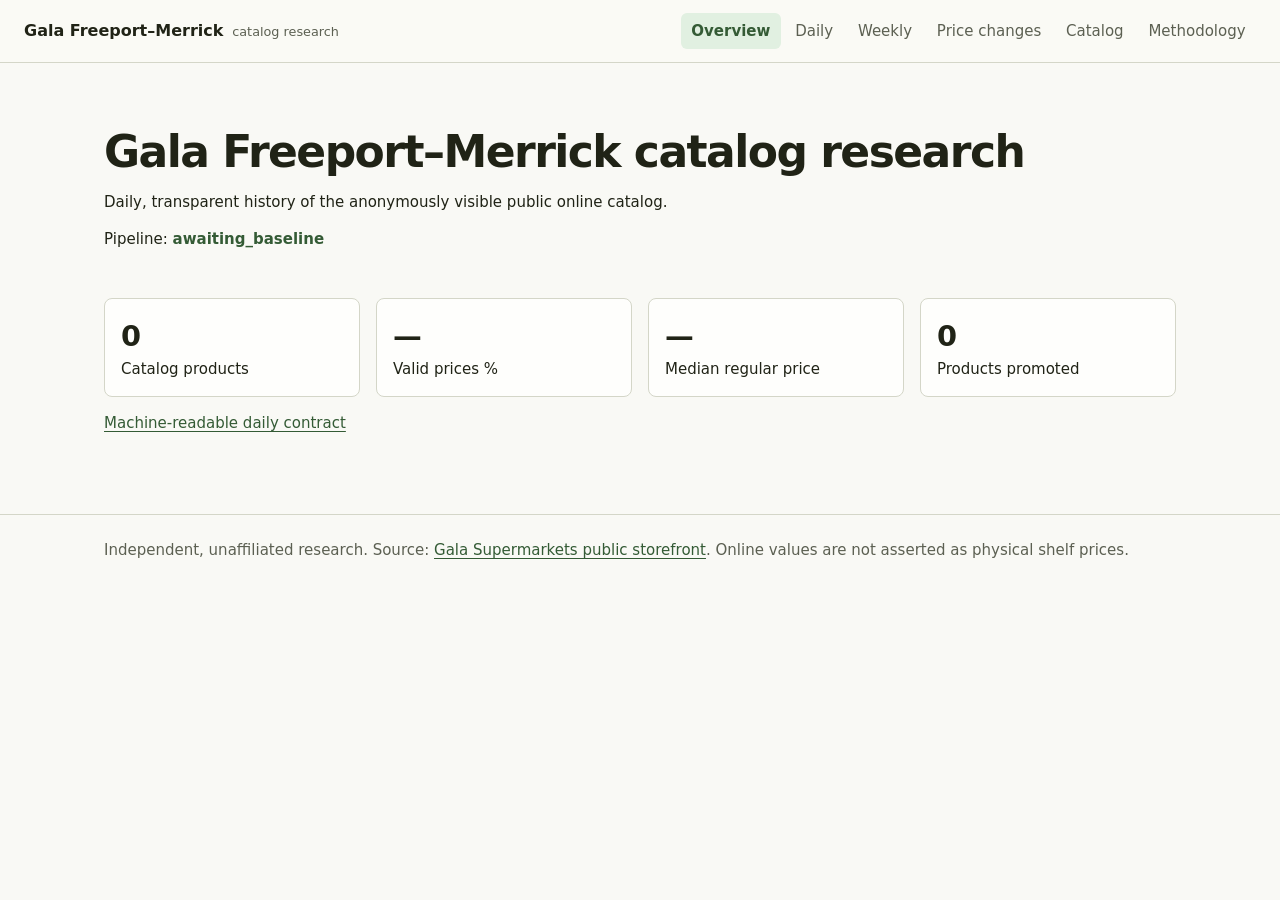
==== docs/index.html @ 2a1fd4ed "Build Gala Freeport catalog research" ====
<!doctype html><html lang="en"><head><meta charset="utf-8"><meta name="viewport" content="width=device-width,initial-scale=1"><meta name="theme-color" content="#f7f8f2"><title>Gala Freeport–Merrick Research</title><link rel="stylesheet" href="assets/site.css?v=research-1.1"><script src="assets/analytics.js?v=research-1.0" defer></script></head><body class=""><header class="site-header"><div class="site-header-inner"><a class="site-identity" href="index.html"><strong>Gala Freeport–Merrick</strong><span>catalog research</span></a><nav class="site-nav" aria-label="Research reports"><a href="index.html" aria-current="page">Overview</a><a href="daily-report.html">Daily</a><a href="weekly-report.html">Weekly</a><a href="price-changes.html">Price changes</a><a href="catalog.html">Catalog</a><a href="METHODOLOGY.html">Methodology</a></nav></div></header><main><section class="hero"><h1>Gala Freeport–Merrick catalog research</h1><p>Daily, transparent history of the anonymously visible public online catalog.</p><p>Pipeline: <span id="status" class="healthy">Loading…</span></p></section><section id="metrics" class="grid" aria-live="polite"></section><p><a id="raw" href="data/daily-summary.json">Machine-readable daily contract</a></p></main><footer class="site-footer"><p>Independent, unaffiliated research. Source: <a href="https://galasupermarkets.com/Freeport-Merrick">Gala Supermarkets public storefront</a>. Online values are not asserted as physical shelf prices.</p></footer><script>fetch('data/daily-summary.json').then(r=>r.json()).then(data=>{const source=data.latest;const labels={catalog_size:'Catalog products',valid_price_percentage:'Valid prices %',median_regular_price:'Median regular price',products_with_promotions:'Products promoted',latest_catalog_size:'Latest catalog',median_catalog_size:'Median catalog',median_valid_price_percentage:'Median valid prices %',price_increases:'Price increases',price_decreases:'Price decreases',additions:'Additions',returns:'Returns',missing_products:'Missing observations'};document.querySelector('#status').textContent=data.status;document.querySelector('#metrics').innerHTML=['catalog_size','valid_price_percentage','median_regular_price','products_with_promotions'].map(k=>`<section class="card"><div class="metric">${source[k]??'—'}</div><div>${labels[k]}</div></section>`).join('');document.querySelector('#raw').href='data/daily-summary.json';}).catch(e=>document.querySelector('#status').textContent='Report data unavailable');</script></body></html>
---- docs/assets/site.css ----
:root{color-scheme:light;--paper:oklch(98.2% .006 105);--surface:oklch(99.7% .003 105);--surface-tint:oklch(96.7% .012 112);--ink:oklch(25% .025 120);--muted:oklch(48% .022 120);--line:oklch(87% .018 112);--line-strong:oklch(73% .026 112);--accent:oklch(43% .075 145);--accent-soft:oklch(94% .025 145);--warning:oklch(48% .09 63);--warning-soft:oklch(95% .03 75);--increase:oklch(46% .09 52);--increase-soft:oklch(95% .025 62);--decrease:oklch(45% .08 245);--decrease-soft:oklch(95% .02 245);--focus:oklch(60% .15 245);--radius:8px;--shadow:0 12px 34px oklch(25% .02 120/.08)}
*{box-sizing:border-box}[hidden]{display:none!important}html{scroll-behavior:smooth}body{margin:0;background:var(--paper);color:var(--ink);font:15px/1.5 ui-sans-serif,system-ui,-apple-system,BlinkMacSystemFont,"Segoe UI",sans-serif}button,input,select{font:inherit;color:inherit}button,select{cursor:pointer}a{color:var(--accent);text-underline-offset:3px}a:hover{text-decoration-thickness:2px}a:focus-visible,button:focus-visible,input:focus-visible,select:focus-visible{outline:3px solid var(--focus);outline-offset:2px}
.site-header{border-bottom:1px solid var(--line);background:color-mix(in oklch,var(--paper) 94%,white);position:sticky;top:0;z-index:20}.site-header-inner{max-width:1440px;margin:auto;min-height:62px;padding:.65rem 1.5rem;display:flex;align-items:center;justify-content:space-between;gap:2rem}.site-identity{display:flex;align-items:baseline;gap:.55rem;text-decoration:none;color:var(--ink);white-space:nowrap}.site-identity strong{font-size:1rem}.site-identity span{color:var(--muted);font-size:.8rem}.site-nav{display:flex;gap:.25rem;flex-wrap:wrap}.site-nav a{padding:.45rem .65rem;border-radius:6px;color:var(--muted);text-decoration:none}.site-nav a:hover{background:var(--surface-tint);color:var(--ink)}.site-nav a[aria-current="page"]{background:var(--accent-soft);color:var(--accent);font-weight:650}
main{max-width:1120px;margin:auto;padding:2rem 1.5rem 4rem}.catalog-page main,.changes-page main{max-width:1500px;padding-top:1.5rem}.site-footer{border-top:1px solid var(--line);color:var(--muted)}.site-footer p{max-width:1120px;margin:auto;padding:1.5rem}.hero{padding:2rem 0}.hero h1,.catalog-heading h1,.change-heading h1{margin:.15rem 0;font-size:2.75rem;line-height:1.05;letter-spacing:-.035em}.grid{display:grid;grid-template-columns:repeat(auto-fit,minmax(210px,1fr));gap:1rem}.card{background:var(--surface);border:1px solid var(--line);border-radius:var(--radius);padding:1rem}.metric{font-size:1.8rem;font-weight:720;font-variant-numeric:tabular-nums}.muted,.quiet{color:var(--muted)}.healthy{color:var(--accent);font-weight:700}.gap{color:var(--warning)}table{width:100%;border-collapse:collapse;background:var(--surface)}th,td{text-align:left;padding:.65rem;border-bottom:1px solid var(--line);vertical-align:top}th{font-size:.74rem;letter-spacing:.04em;text-transform:uppercase;color:var(--muted)}
.catalog-heading{display:flex;align-items:end;justify-content:space-between;gap:2rem;padding:1rem 0 1.5rem}.eyebrow{margin:0;color:var(--accent);font-size:.75rem;font-weight:750;letter-spacing:.09em;text-transform:uppercase}.lede{max-width:660px;margin:.65rem 0 0;color:var(--muted);font-size:1rem}.catalog-scope{display:grid;grid-template-columns:repeat(3,minmax(105px,1fr));min-width:min(520px,48vw);margin:0;border-top:1px solid var(--line-strong);border-bottom:1px solid var(--line)}.catalog-scope div{padding:.85rem}.catalog-scope div+div{border-left:1px solid var(--line)}.catalog-scope dt{color:var(--muted);font-size:.72rem;text-transform:uppercase;letter-spacing:.05em}.catalog-scope dd{margin:.2rem 0 0;font-size:1.15rem;font-weight:680;font-variant-numeric:tabular-nums}
.catalog-controls{background:var(--surface-tint);border:1px solid var(--line);border-radius:var(--radius);padding:1rem 1.1rem}.controls-heading,.results-toolbar{display:flex;align-items:center;justify-content:space-between;gap:1rem}.controls-heading h2{margin:0;font-size:1rem}.controls-heading p{margin:.15rem 0 0;color:var(--muted);font-size:.82rem}.filter-grid{display:grid;grid-template-columns:minmax(250px,1.7fr) repeat(3,minmax(140px,1fr));gap:.8rem;margin-top:.9rem}.filter-grid>label,.toolbar-actions label{display:flex;flex-direction:column;gap:.3rem;color:var(--muted);font-size:.75rem;font-weight:650}.filter-grid input,.filter-grid select,.toolbar-actions select{width:100%;min-height:40px;border:1px solid var(--line-strong);border-radius:6px;background:var(--surface);padding:.48rem .6rem}.search-field{grid-column:span 2}.price-filter,.check-filters{border:0;padding:0;margin:0;grid-column:span 2}.filter-legend,.check-filters legend{display:block;margin-bottom:.3rem;color:var(--muted);font-size:.75rem;font-weight:650}.price-fields{display:flex;gap:.75rem}.price-filter label{display:flex;flex:1;flex-direction:column;gap:.3rem;color:var(--muted);font-size:.72rem}.check-filters{display:flex;gap:.75rem;align-items:center;flex-wrap:wrap}.check-filters legend{width:100%}.check-filters label{display:flex;align-items:center;gap:.45rem;background:var(--surface);border:1px solid var(--line);border-radius:6px;padding:.55rem .65rem;font-size:.78rem}.check-filters input{width:1rem;min-height:auto;margin:0}.text-button{border:0;background:transparent;color:var(--accent);padding:.4rem}.secondary-button{border:1px solid var(--line-strong);border-radius:6px;background:var(--surface);padding:.48rem .7rem}.secondary-button:hover{border-color:var(--accent);color:var(--accent)}.secondary-button:disabled{cursor:not-allowed;opacity:.45}.catalog-status{position:absolute;width:1px;height:1px;overflow:hidden;clip:rect(0,0,0,0)}
.catalog-workspace{display:grid;grid-template-columns:minmax(0,1fr) minmax(340px,410px);gap:1rem;align-items:start;margin-top:1rem}.results-pane,.detail-panel{background:var(--surface);border:1px solid var(--line);border-radius:var(--radius)}.results-toolbar{padding:.8rem 1rem;border-bottom:1px solid var(--line)}.results-toolbar p{margin:0;font-variant-numeric:tabular-nums;font-weight:650}.toolbar-actions{display:flex;align-items:end;gap:.55rem}.toolbar-actions label{min-width:112px}.table-scroll{overflow:auto}.catalog-table{table-layout:fixed}.catalog-table th:nth-child(1){width:42%}.catalog-table th:nth-child(2){width:18%}.catalog-table th:nth-child(3){width:18%}.catalog-table th:nth-child(4){width:22%}.catalog-table td{height:74px}.catalog-table tr.selected td{background:var(--accent-soft);box-shadow:inset 0 1px var(--accent),inset 0 -1px var(--accent)}.item-button{display:flex;flex-direction:column;gap:.15rem;width:100%;padding:0;border:0;background:transparent;text-align:left;color:var(--ink)}.item-button strong{font-size:.9rem}.item-button span,.date-note{display:block;color:var(--muted);font-size:.72rem}.price-value{font-weight:700;font-variant-numeric:tabular-nums}.tags{display:flex;gap:.3rem;flex-wrap:wrap}.tag{display:inline-block;border:1px solid var(--line-strong);border-radius:999px;padding:.15rem .42rem;font-size:.68rem;white-space:nowrap}.tag.promoted{border-color:color-mix(in oklch,var(--accent),white 55%);background:var(--accent-soft);color:var(--accent)}.tag.missing{border-color:color-mix(in oklch,var(--warning),white 55%);background:var(--warning-soft);color:var(--warning)}.pagination{display:flex;align-items:center;justify-content:center;gap:.8rem;padding:.8rem;border-top:1px solid var(--line)}.pagination span{min-width:110px;text-align:center;color:var(--muted);font-size:.8rem}.empty-state,.detail-placeholder,.error-state{display:flex;flex-direction:column;gap:.35rem;align-items:center;justify-content:center;text-align:center;padding:3rem;color:var(--muted)}
.detail-panel{position:sticky;top:78px;max-height:calc(100vh - 94px);overflow:auto;box-shadow:var(--shadow)}.detail-close{display:none}.detail-content{padding:1rem}.detail-header{display:grid;grid-template-columns:92px 1fr;gap:1rem;align-items:start}.detail-header img,.image-placeholder{width:92px;height:92px;object-fit:contain;border:1px solid var(--line);border-radius:6px;background:white}.image-placeholder{display:grid;place-items:center;color:var(--muted);font-size:.72rem}.detail-header h2{margin:.22rem 0;font-size:1.25rem;line-height:1.25}.detail-price{margin:.3rem 0 0;font-size:1.45rem;font-weight:760;font-variant-numeric:tabular-nums}.detail-state{margin:.2rem 0;color:var(--muted);font-size:.76rem}.detail-actions{display:flex;align-items:center;gap:.8rem;margin:1rem 0;padding-bottom:1rem;border-bottom:1px solid var(--line);font-size:.78rem}.evidence-list{margin:0}.evidence-list div{display:grid;grid-template-columns:135px 1fr;gap:.75rem;padding:.48rem 0;border-bottom:1px solid var(--line)}.evidence-list dt{color:var(--muted);font-size:.74rem}.evidence-list dd{margin:0;font-size:.78rem;overflow-wrap:anywhere}.evidence-list code{font-size:.7rem}.category-evidence,.history-evidence{margin-top:1.2rem}.category-evidence h3,.history-evidence h3{margin:0 0 .45rem;font-size:.9rem}.category-evidence ul{margin:0;padding-left:1.1rem;color:var(--muted);font-size:.76rem}.history-evidence>div>p{margin:0 0 .7rem;color:var(--muted);font-size:.75rem}.history-scroll{max-height:340px;overflow:auto;border:1px solid var(--line);border-radius:6px}.history-scroll table{font-size:.72rem}.history-scroll th{position:sticky;top:0;background:var(--surface-tint);z-index:1}.history-scroll td:nth-child(1){white-space:nowrap}.history-scroll td:nth-child(2){font-variant-numeric:tabular-nums;white-space:nowrap}.history-scroll td span{display:block}.history-scroll small{color:var(--muted)}.history-gap td{background:var(--warning-soft)}.gap-label{color:var(--warning);font-weight:700}.catalog-contract{margin:1rem 0 0;text-align:right;font-size:.8rem}
.change-heading{display:grid;grid-template-columns:minmax(0,1fr) minmax(600px,1.2fr);gap:2rem;align-items:end;padding:1rem 0 1.5rem}.change-scope{display:grid;grid-template-columns:repeat(4,minmax(120px,1fr));margin:0;border-top:1px solid var(--line-strong);border-bottom:1px solid var(--line)}.change-scope div{padding:.78rem}.change-scope div+div{border-left:1px solid var(--line)}.change-scope dt{color:var(--muted);font-size:.7rem;text-transform:uppercase;letter-spacing:.05em}.change-scope dd{margin:.2rem 0 0;font-size:.95rem;font-weight:680;font-variant-numeric:tabular-nums}.research-note{display:flex;gap:.5rem;align-items:baseline;margin-bottom:1rem;border:1px solid var(--line-strong);border-radius:var(--radius);background:var(--surface);padding:.8rem 1rem}.research-note span{color:var(--muted);font-size:.82rem}.range-controls{border-top:1px solid var(--line-strong);border-bottom:1px solid var(--line);padding:1rem 0}.quick-ranges{display:flex;gap:.35rem;flex-wrap:wrap}.quick-ranges button{border:1px solid var(--line);border-radius:6px;background:var(--surface);padding:.38rem .62rem;font-size:.78rem}.quick-ranges button:hover{border-color:var(--accent);color:var(--accent)}.date-fields{display:grid;grid-template-columns:180px 180px max-content 1fr;gap:.75rem;align-items:end;margin-top:.85rem}.date-fields label,.change-filter-grid>label{display:flex;flex-direction:column;gap:.3rem;color:var(--muted);font-size:.75rem;font-weight:650}.date-fields input,.change-filter-grid input,.change-filter-grid select{width:100%;min-height:40px;border:1px solid var(--line-strong);border-radius:6px;background:var(--surface);padding:.48rem .6rem}.date-fields p{margin:0 0 .5rem;color:var(--muted);font-size:.8rem}.primary-button{min-height:40px;border:1px solid var(--accent);border-radius:6px;background:var(--accent);color:var(--paper);padding:.48rem .85rem;font-weight:680}.primary-button:hover{background:color-mix(in oklch,var(--accent),var(--ink) 12%)}.primary-button:disabled{cursor:wait;opacity:.65}.change-filters{margin-top:1rem}.change-filter-grid{display:grid;grid-template-columns:minmax(260px,1.6fr) repeat(4,minmax(140px,1fr));gap:.8rem;margin-top:.9rem}.change-search{grid-column:span 2}.suffix-input{position:relative}.suffix-input input{padding-right:2rem}.suffix-input span{position:absolute;right:.7rem;top:.58rem;color:var(--muted)}.change-checks{grid-column:span 2}.change-workspace{display:grid;grid-template-columns:minmax(0,1fr) minmax(350px,410px);gap:1rem;align-items:start;margin-top:1rem}.toolbar-note{display:block;color:var(--muted);font-size:.72rem}.export-actions{display:flex;gap:.35rem}.change-table{table-layout:fixed}.change-table th:nth-child(1){width:13%}.change-table th:nth-child(2){width:29%}.change-table th:nth-child(3){width:22%}.change-table th:nth-child(4){width:15%}.change-table th:nth-child(5){width:21%}.change-table tr.selected td{background:var(--accent-soft);box-shadow:inset 0 1px var(--accent),inset 0 -1px var(--accent)}.interval-date{font-weight:680;font-variant-numeric:tabular-nums}.change-button{display:flex;flex-direction:column;gap:.15rem;width:100%;border:0;background:transparent;padding:0;text-align:left}.change-button strong{font-size:.88rem}.change-button span{color:var(--muted);font-size:.72rem}.price-comparison{display:flex;align-items:center;gap:.4rem;white-space:nowrap;font-variant-numeric:tabular-nums}.movement{display:inline-block;border-radius:999px;padding:.18rem .5rem;font-size:.75rem;font-weight:750;text-transform:capitalize;font-variant-numeric:tabular-nums}.movement.increase{background:var(--increase-soft);color:var(--increase)}.movement.decrease{background:var(--decrease-soft);color:var(--decrease)}.increase-text{color:var(--increase);font-weight:700}.decrease-text{color:var(--decrease);font-weight:700}.change-detail-heading h2{margin:.25rem 0 .6rem;font-size:1.25rem;line-height:1.25}.change-equation{display:grid;grid-template-columns:1fr auto 1fr;gap:.7rem;align-items:center;margin:1rem 0;padding:.9rem;background:var(--surface-tint);border-top:1px solid var(--line);border-bottom:1px solid var(--line);font-size:1.05rem;font-variant-numeric:tabular-nums}.change-equation>span:first-child,.change-equation strong{display:flex;flex-direction:column}.change-equation small{color:var(--muted);font-size:.68rem;font-weight:500}.change-summary{color:var(--muted);font-size:.8rem}.change-detail-panel{box-shadow:var(--shadow)}
@media(max-width:1050px){.filter-grid{grid-template-columns:repeat(2,minmax(0,1fr))}.search-field{grid-column:span 2}.catalog-workspace{grid-template-columns:minmax(0,1fr) 350px}.toolbar-actions{flex-wrap:wrap;justify-content:end}.catalog-table th:nth-child(2),.catalog-table td:nth-child(2){display:none}.catalog-table th:nth-child(1){width:45%}.catalog-table th:nth-child(3){width:25%}.catalog-table th:nth-child(4){width:30%}}
@media(max-width:760px){.site-header{position:static}.site-header-inner{align-items:flex-start;flex-direction:column;gap:.45rem;padding:.75rem 1rem}.site-nav{width:100%;overflow:auto;flex-wrap:nowrap}.site-nav a{white-space:nowrap}.catalog-page main,main{padding:1.1rem 1rem 3rem}.catalog-heading{align-items:start;flex-direction:column;gap:1rem}.catalog-scope{width:100%;min-width:0}.catalog-scope dd{font-size:.95rem}.filter-grid{grid-template-columns:1fr}.search-field,.price-filter,.check-filters{grid-column:span 1}.price-fields{flex-wrap:wrap}.results-toolbar{align-items:flex-start;flex-direction:column}.toolbar-actions{width:100%;justify-content:flex-start}.toolbar-actions label{flex:1}.catalog-table th:nth-child(4),.catalog-table td:nth-child(4){display:none}.catalog-table th:nth-child(1){width:62%}.catalog-table th:nth-child(3){width:38%}.catalog-workspace{display:block}.detail-panel{display:none;position:fixed;z-index:50;inset:1rem 0 0 1.5rem;max-height:none;border-radius:10px 0 0 0;box-shadow:-20px 0 60px oklch(20% .03 120/.22)}.detail-panel.is-open{display:block}.detail-close{display:block;position:sticky;top:0;z-index:2;width:100%;border:0;border-bottom:1px solid var(--line);background:var(--surface-tint);padding:.7rem;text-align:right;color:var(--accent)}.site-footer p{padding:1rem}.catalog-contract{text-align:left}}
@media(max-width:480px){.catalog-scope{grid-template-columns:1fr}.catalog-scope div+div{border-left:0;border-top:1px solid var(--line)}.toolbar-actions{display:grid;grid-template-columns:1fr 1fr}.toolbar-actions .secondary-button{grid-column:span 2}.catalog-table th:nth-child(3),.catalog-table td:nth-child(3){display:none}.catalog-table th:nth-child(1){width:100%}.detail-header{grid-template-columns:72px 1fr}.detail-header img,.image-placeholder{width:72px;height:72px}.evidence-list div{grid-template-columns:115px 1fr}}
@media(max-width:1180px){.change-heading{grid-template-columns:1fr}.change-filter-grid{grid-template-columns:repeat(3,minmax(0,1fr))}.change-search{grid-column:span 2}.change-workspace{grid-template-columns:minmax(0,1fr) 350px}.change-table th:nth-child(5),.change-table td:nth-child(5){display:none}.change-table th:nth-child(1){width:16%}.change-table th:nth-child(2){width:34%}.change-table th:nth-child(3){width:29%}.change-table th:nth-child(4){width:21%}}
@media(max-width:760px){.change-heading{gap:1rem}.change-scope{grid-template-columns:repeat(2,1fr)}.change-scope div:nth-child(3){border-left:0;border-top:1px solid var(--line)}.change-scope div:nth-child(4){border-top:1px solid var(--line)}.research-note{align-items:flex-start;flex-direction:column}.date-fields{grid-template-columns:1fr 1fr}.date-fields .primary-button{grid-column:span 2}.date-fields p{grid-column:span 2}.change-filter-grid{grid-template-columns:1fr 1fr}.change-search{grid-column:span 2}.change-checks{grid-column:span 2}.change-workspace{display:block}.change-table th:nth-child(3),.change-table td:nth-child(3),.change-table th:nth-child(5),.change-table td:nth-child(5){display:none}.change-table th:nth-child(1){width:27%}.change-table th:nth-child(2){width:48%}.change-table th:nth-child(4){width:25%}.change-toolbar{align-items:flex-start;flex-direction:column}.change-toolbar .toolbar-actions{width:100%;flex-wrap:wrap}.export-actions{width:100%}.export-actions button{flex:1}}
@media(max-width:480px){.change-scope{grid-template-columns:1fr}.change-scope div+div{border-left:0;border-top:1px solid var(--line)}.date-fields,.change-filter-grid{grid-template-columns:1fr}.date-fields .primary-button,.date-fields p,.change-search,.change-checks{grid-column:span 1}.change-table th:nth-child(1){width:28%}.change-table th:nth-child(2){width:47%}.change-table th:nth-child(4){width:25%}.change-table td{padding:.55rem .4rem}.movement{font-size:.68rem}}
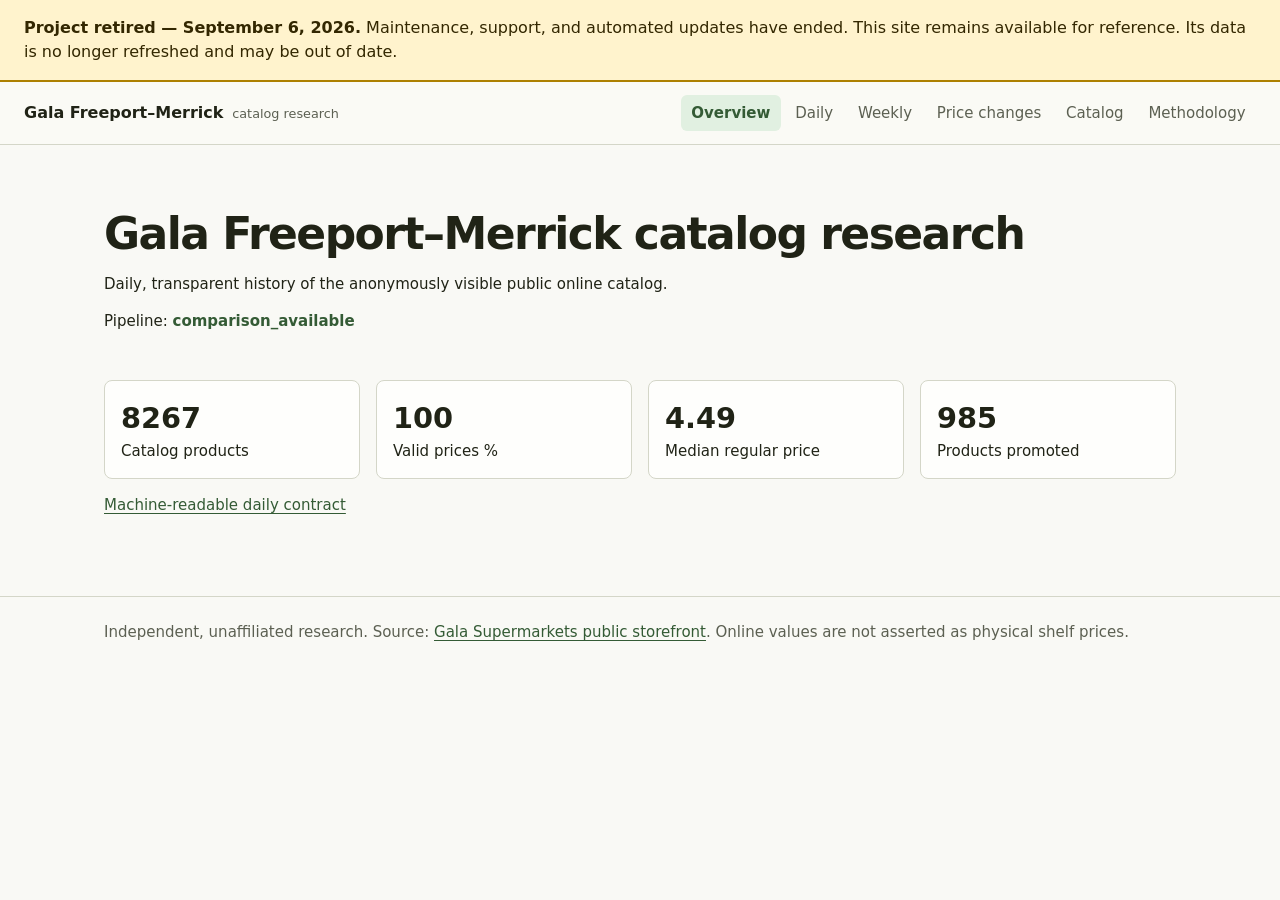
==== commit 50a4dfff: "docs: retire project and display end-of-life notices" ====
--- a/docs/index.html
+++ b/docs/index.html
@@ -1 +1,6 @@
-<!doctype html><html lang="en"><head><meta charset="utf-8"><meta name="viewport" content="width=device-width,initial-scale=1"><meta name="theme-color" content="#f7f8f2"><title>Gala Freeport–Merrick Research</title><link rel="stylesheet" href="assets/site.css?v=research-1.1"><script src="assets/analytics.js?v=research-1.0" defer></script></head><body class=""><header class="site-header"><div class="site-header-inner"><a class="site-identity" href="index.html"><strong>Gala Freeport–Merrick</strong><span>catalog research</span></a><nav class="site-nav" aria-label="Research reports"><a href="index.html" aria-current="page">Overview</a><a href="daily-report.html">Daily</a><a href="weekly-report.html">Weekly</a><a href="price-changes.html">Price changes</a><a href="catalog.html">Catalog</a><a href="METHODOLOGY.html">Methodology</a></nav></div></header><main><section class="hero"><h1>Gala Freeport–Merrick catalog research</h1><p>Daily, transparent history of the anonymously visible public online catalog.</p><p>Pipeline: <span id="status" class="healthy">Loading…</span></p></section><section id="metrics" class="grid" aria-live="polite"></section><p><a id="raw" href="data/daily-summary.json">Machine-readable daily contract</a></p></main><footer class="site-footer"><p>Independent, unaffiliated research. Source: <a href="https://galasupermarkets.com/Freeport-Merrick">Gala Supermarkets public storefront</a>. Online values are not asserted as physical shelf prices.</p></footer><script>fetch('data/daily-summary.json').then(r=>r.json()).then(data=>{const source=data.latest;const labels={catalog_size:'Catalog products',valid_price_percentage:'Valid prices %',median_regular_price:'Median regular price',products_with_promotions:'Products promoted',latest_catalog_size:'Latest catalog',median_catalog_size:'Median catalog',median_valid_price_percentage:'Median valid prices %',price_increases:'Price increases',price_decreases:'Price decreases',additions:'Additions',returns:'Returns',missing_products:'Missing observations'};document.querySelector('#status').textContent=data.status;document.querySelector('#metrics').innerHTML=['catalog_size','valid_price_percentage','median_regular_price','products_with_promotions'].map(k=>`<section class="card"><div class="metric">${source[k]??'—'}</div><div>${labels[k]}</div></section>`).join('');document.querySelector('#raw').href='data/daily-summary.json';}).catch(e=>document.querySelector('#status').textContent='Report data unavailable');</script></body></html>+<!doctype html><html lang="en"><head><meta charset="utf-8"><meta name="viewport" content="width=device-width,initial-scale=1"><meta name="theme-color" content="#f7f8f2"><title>Gala Freeport–Merrick Research</title><link rel="stylesheet" href="assets/site.css?v=research-1.1"><script src="assets/analytics.js?v=research-1.0" defer></script></head><body class="">
+<!-- project-retirement-notice -->
+<aside aria-label="Project retirement notice" style="position:relative;z-index:2147483647;display:block;box-sizing:border-box;width:100%;margin:0;padding:16px 24px;background:#fff3cd;color:#332701;border-bottom:2px solid #ad8000;font:16px/1.5 system-ui,sans-serif;text-align:left">
+<strong>Project retired — September 6, 2026.</strong> Maintenance, support, and automated updates have ended. This site remains available for reference. Its data is no longer refreshed and may be out of date.
+</aside>
+<header class="site-header"><div class="site-header-inner"><a class="site-identity" href="index.html"><strong>Gala Freeport–Merrick</strong><span>catalog research</span></a><nav class="site-nav" aria-label="Research reports"><a href="index.html" aria-current="page">Overview</a><a href="daily-report.html">Daily</a><a href="weekly-report.html">Weekly</a><a href="price-changes.html">Price changes</a><a href="catalog.html">Catalog</a><a href="METHODOLOGY.html">Methodology</a></nav></div></header><main><section class="hero"><h1>Gala Freeport–Merrick catalog research</h1><p>Daily, transparent history of the anonymously visible public online catalog.</p><p>Pipeline: <span id="status" class="healthy">Loading…</span></p></section><section id="metrics" class="grid" aria-live="polite"></section><p><a id="raw" href="data/daily-summary.json">Machine-readable daily contract</a></p></main><footer class="site-footer"><p>Independent, unaffiliated research. Source: <a href="https://galasupermarkets.com/Freeport-Merrick">Gala Supermarkets public storefront</a>. Online values are not asserted as physical shelf prices.</p></footer><script>fetch('data/daily-summary.json').then(r=>r.json()).then(data=>{const source=data.latest;const labels={catalog_size:'Catalog products',valid_price_percentage:'Valid prices %',median_regular_price:'Median regular price',products_with_promotions:'Products promoted',latest_catalog_size:'Latest catalog',median_catalog_size:'Median catalog',median_valid_price_percentage:'Median valid prices %',price_increases:'Price increases',price_decreases:'Price decreases',additions:'Additions',returns:'Returns',missing_products:'Missing observations'};document.querySelector('#status').textContent=data.status;document.querySelector('#metrics').innerHTML=['catalog_size','valid_price_percentage','median_regular_price','products_with_promotions'].map(k=>`<section class="card"><div class="metric">${source[k]??'—'}</div><div>${labels[k]}</div></section>`).join('');document.querySelector('#raw').href='data/daily-summary.json';}).catch(e=>document.querySelector('#status').textContent='Report data unavailable');</script></body></html>
